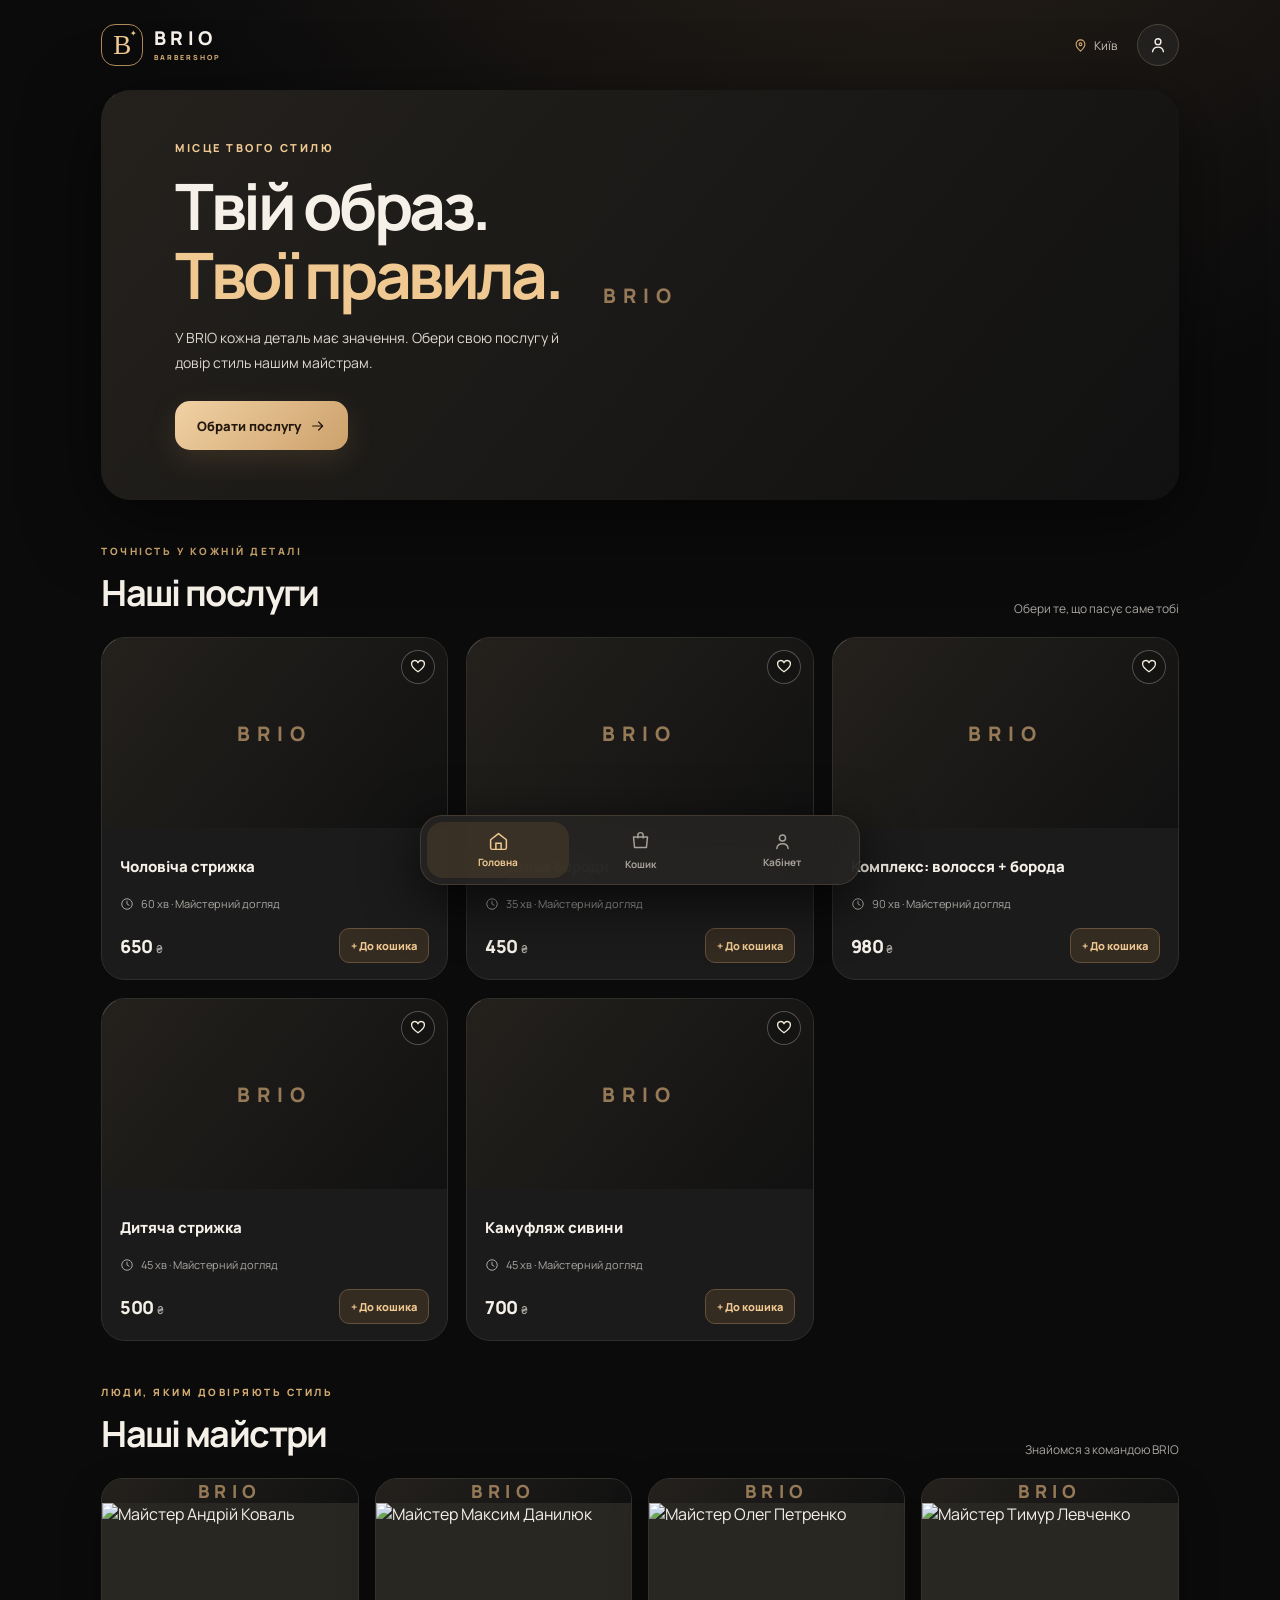
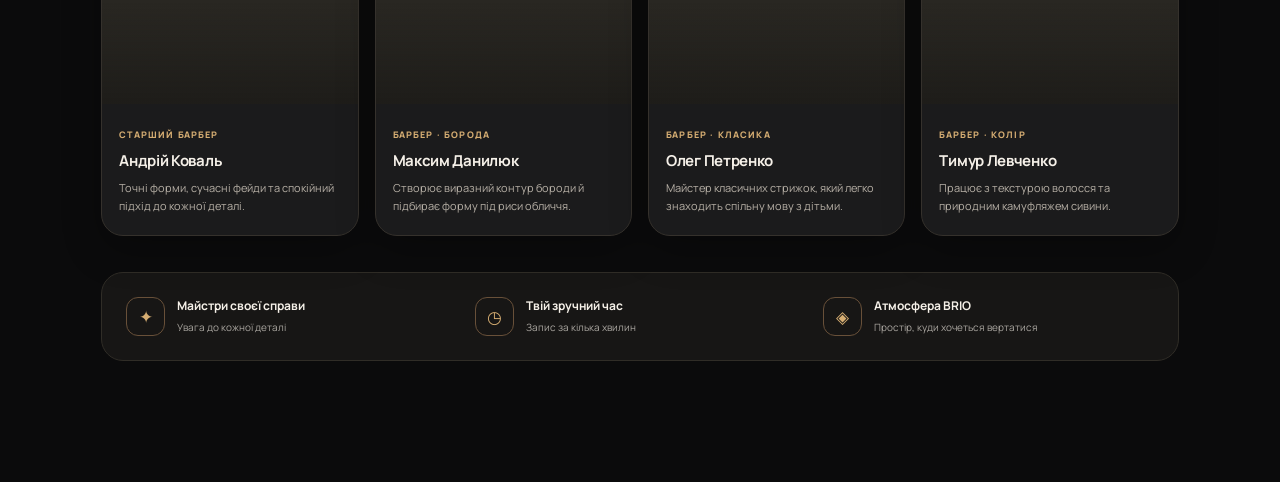
==== projects/brio/index.html @ 174a576d "Showcase BRIO and Maison Rose and refresh MilitaryCoin cover" ====
<!doctype html>
<html lang="uk">
<head>
  <meta charset="UTF-8">
  <meta name="viewport" content="width=device-width, initial-scale=1, viewport-fit=cover">
  <meta name="theme-color" content="#0b0b0c">
  <meta name="description" content="BRIO — сучасний барбершоп. Оберіть послугу та запишіться до майстра за кілька хвилин.">
  <title>BRIO — барбершоп</title>
  <link rel="preconnect" href="https://images.unsplash.com">
  <link rel="preconnect" href="https://fonts.googleapis.com">
  <link rel="preconnect" href="https://fonts.gstatic.com" crossorigin>
  <link href="https://fonts.googleapis.com/css2?family=DM+Sans:wght@400;500;600;700&family=Manrope:wght@400;500;600;700;800&display=swap" rel="stylesheet">
  <link rel="stylesheet" href="styles.css">
</head>
<body>
  <div class="app-shell">
    <header class="topbar">
      <div class="brand"><span class="brand-mark">B<span>✦</span></span><span class="brand-name">BRIO<span>BARBERSHOP</span></span></div>
      <div class="top-actions"><span class="location"><svg viewBox="0 0 24 24" fill="none"><path d="M19 10c0 5-7 11-7 11S5 15 5 10a7 7 0 1 1 14 0Z" stroke="currentColor" stroke-width="1.7"/><circle cx="12" cy="10" r="2.2" stroke="currentColor" stroke-width="1.7"/></svg> Київ</span><button class="icon-button avatar-button" id="profileShortcut" aria-label="Відкрити кабінет"><svg viewBox="0 0 24 24" fill="none"><circle cx="12" cy="8" r="3.5" stroke="currentColor" stroke-width="1.7"/><path d="M5.5 20c.5-3.7 2.8-5.5 6.5-5.5s6 1.8 6.5 5.5" stroke="currentColor" stroke-width="1.7" stroke-linecap="round"/></svg></button></div>
    </header>
    <main id="main" class="main-content" aria-live="polite"></main>
    <nav class="bottom-nav" aria-label="Основна навігація">
      <button class="nav-item active" data-tab="home" aria-label="Головна"><svg viewBox="0 0 24 24" fill="none"><path d="m3 10 9-7 9 7v9a2 2 0 0 1-2 2H5a2 2 0 0 1-2-2v-9Z" stroke="currentColor" stroke-width="1.7" stroke-linejoin="round"/><path d="M9 21v-7h6v7" stroke="currentColor" stroke-width="1.7"/></svg><span>Головна</span></button>
      <button class="nav-item" data-tab="cart" aria-label="Кошик"><span class="nav-icon-wrap"><svg viewBox="0 0 24 24" fill="none"><path d="M4 8h16l-1.2 12H5.2L4 8Z" stroke="currentColor" stroke-width="1.7" stroke-linejoin="round"/><path d="M9 9V6a3 3 0 0 1 6 0v3" stroke="currentColor" stroke-width="1.7" stroke-linecap="round"/></svg><i id="cartBadge" class="cart-badge hidden"></i></span><span>Кошик</span></button>
      <button class="nav-item" data-tab="account" aria-label="Кабінет"><svg viewBox="0 0 24 24" fill="none"><circle cx="12" cy="8" r="3.5" stroke="currentColor" stroke-width="1.7"/><path d="M5.5 20c.5-3.7 2.8-5.5 6.5-5.5s6 1.8 6.5 5.5" stroke="currentColor" stroke-width="1.7" stroke-linecap="round"/></svg><span>Кабінет</span></button>
    </nav>
    <div id="overlayRoot"></div>
    <div id="toast" class="toast" role="status"></div>
  </div>
  <script src="https://telegram.org/js/telegram-web-app.js"></script>
  <script src="app.js"></script>
<script src='portfolio.js'></script>
</body>
</html>
---- projects/brio/styles.css ----
:root{--bg:#0b0b0c;--surface:#19191a;--surface2:#222223;--line:#33312d;--cream:#f5f0e8;--muted:#aaa6a0;--gold:#d5ad72;--gold2:#f0c992;--danger:#ff8e80;--radius:24px;font-family:Manrope,Arial,sans-serif;color:var(--cream);background:var(--bg)}*{box-sizing:border-box}html{scroll-behavior:smooth}body{margin:0;min-width:320px;background:radial-gradient(circle at 70% -20%,#30271e 0,transparent 32%),var(--bg)}button,input,select{font:inherit}button{cursor:pointer}button:disabled{cursor:not-allowed}img{display:block;max-width:100%}.app-shell{max-width:1180px;min-height:100dvh;margin:auto;position:relative;padding-bottom:105px}.topbar{height:90px;padding:20px clamp(20px,4vw,54px);display:flex;justify-content:space-between;align-items:center;position:relative;z-index:2}.brand{display:flex;align-items:center;gap:11px}.brand-mark{height:42px;width:42px;border:1px solid #ae8957;border-radius:14px;display:grid;place-items:center;font-family:Georgia,serif;font-size:27px;line-height:1;color:var(--gold2);position:relative}.brand-mark span{font-family:Arial;font-size:8px;position:absolute;right:5px;top:5px}.brand-name{font-size:19px;font-weight:800;letter-spacing:.22em;line-height:1.05}.brand-name span{display:block;font-size:7px;letter-spacing:.28em;color:var(--gold);margin-top:5px}.top-actions{display:flex;align-items:center;gap:20px}.location{display:flex;align-items:center;gap:6px;font-size:12px;color:#c8c1b7}.location svg{width:15px;height:15px;color:var(--gold)}.icon-button{border:1px solid #49443b;color:var(--cream);background:#22201f;border-radius:50%;width:42px;height:42px;display:grid;place-items:center;transition:transform .25s,background .25s}.icon-button:hover{transform:scale(1.07);background:#373027}.icon-button svg{width:20px;height:20px}.main-content{padding:0 clamp(20px,4vw,54px);animation:pageIn .52s cubic-bezier(.2,.8,.2,1)}.eyebrow{text-transform:uppercase;letter-spacing:.25em;font-size:10px;font-weight:800;color:var(--gold)}h1,h2,h3,p{margin-top:0}.hero{position:relative;min-height:340px;border-radius:30px;overflow:hidden;display:flex;align-items:center;background:#25211e;isolation:isolate;box-shadow:0 20px 75px #0008}.hero:before,.image-card:before{content:"";position:absolute;inset:0;background:linear-gradient(90deg,#090909ed 0%,#0909099e 45%,#09090912 100%);z-index:1}.hero img{position:absolute;inset:0;width:100%;height:100%;object-fit:cover;object-position:center 42%;filter:saturate(.82)}.hero-content{position:relative;z-index:2;max-width:540px;padding:50px clamp(26px,6vw,74px)}.hero-kicker{font-size:11px;letter-spacing:.23em;text-transform:uppercase;color:var(--gold2);font-weight:800;margin-bottom:16px}.hero h1{font-size:clamp(37px,5vw,64px);line-height:1.08;letter-spacing:-.055em;margin-bottom:17px;font-weight:700}.hero h1 em{color:var(--gold2);font-style:normal}.hero p{max-width:390px;color:#ddd7ce;font-size:14px;line-height:1.75;margin-bottom:26px}.primary-btn,.secondary-btn{border:0;border-radius:15px;display:inline-flex;justify-content:center;align-items:center;gap:9px;padding:15px 22px;font-weight:800;font-size:13px;min-height:49px;transition:transform .25s,box-shadow .25s,background .25s}.primary-btn{background:linear-gradient(135deg,#f1d1a4,#cca16b);color:#21170c;box-shadow:0 10px 28px #c2955a29}.primary-btn:hover{transform:translateY(-2px);box-shadow:0 13px 30px #c2955a4d}.primary-btn:active,.secondary-btn:active{transform:scale(.98)}.secondary-btn{background:#292727;color:var(--cream);border:1px solid #4b4640}.secondary-btn:hover{background:#35302c}.primary-btn svg,.secondary-btn svg{width:16px;height:16px}.section-heading{display:flex;justify-content:space-between;align-items:end;gap:16px;margin:38px 0 20px}.section-heading h2,.page-title{font-size:clamp(25px,3.2vw,36px);letter-spacing:-.045em;margin:8px 0 0}.section-heading p{color:var(--muted);font-size:12px;margin:0}.service-grid{display:grid;grid-template-columns:repeat(3,minmax(0,1fr));gap:18px}.service-card{background:#1b1b1c;border:1px solid #302e2a;border-radius:24px;overflow:hidden;transition:transform .35s,box-shadow .35s,border-color .35s;animation:rise .5s both;position:relative}.service-card:nth-child(2){animation-delay:.06s}.service-card:nth-child(3){animation-delay:.12s}.service-card:nth-child(4){animation-delay:.18s}.service-card:nth-child(5){animation-delay:.24s}.service-card:hover{transform:translateY(-5px);border-color:#66543d;box-shadow:0 22px 55px #0008}.service-image{height:190px;position:relative;overflow:hidden;background:#282622;cursor:pointer}.service-image img{width:100%;height:100%;object-fit:cover;transition:transform .7s cubic-bezier(.2,.8,.2,1);filter:saturate(.76)}.service-card:hover .service-image img{transform:scale(1.07)}.service-image:after{content:"";position:absolute;inset:45% 0 0;background:linear-gradient(transparent,#1413137c);pointer-events:none}.heart{position:absolute;right:12px;top:12px;width:34px;height:34px;border:1px solid #ffffff42;background:#1413128a;backdrop-filter:blur(12px);border-radius:50%;z-index:2;display:grid;place-items:center;color:#f6efdf;transition:transform .25s,color .25s,background .25s}.heart:hover{transform:scale(1.1)}.heart.active{color:#eb9d8c;background:#382824}.heart svg{width:18px;height:18px}.service-body{padding:18px 18px 16px}.service-title{border:0;background:none;color:var(--cream);font-size:15px;font-weight:800;line-height:1.4;text-align:left;padding:0;min-height:41px}.service-title:hover{color:var(--gold2)}.service-meta{display:flex;align-items:center;gap:7px;color:var(--muted);font-size:11px;margin:9px 0 17px}.service-meta svg{width:14px;height:14px}.service-footer{display:flex;justify-content:space-between;align-items:center;gap:8px}.price{font-size:18px;font-weight:800;letter-spacing:-.03em}.price span{font-size:11px;color:var(--muted);font-weight:600;margin-left:3px}.add-btn{background:#342b21;color:var(--gold2);border:1px solid #665039;border-radius:10px;padding:9px 11px;font-size:11px;font-weight:800;transition:background .25s,transform .25s}.add-btn:hover{background:#59412b;transform:translateY(-2px)}.trust-strip{display:grid;grid-template-columns:repeat(3,1fr);gap:18px;margin:36px 0 16px;padding:24px;border:1px solid #302d27;background:#171615;border-radius:22px}.trust-item{display:flex;align-items:center;gap:12px}.trust-icon{border:1px solid #685039;border-radius:12px;width:39px;height:39px;display:grid;place-items:center;color:var(--gold);font-size:17px}.trust-item b{display:block;font-size:12px}.trust-item small{color:var(--muted);font-size:10px}.bottom-nav{position:fixed;bottom:15px;left:50%;transform:translateX(-50%);width:min(440px,calc(100% - 26px));height:70px;padding:6px;background:#252422ec;backdrop-filter:blur(24px);border:1px solid #66584970;box-shadow:0 15px 55px #000b;border-radius:22px;display:flex;z-index:20}.nav-item{flex:1;border:0;background:transparent;color:#a7a19a;display:flex;align-items:center;justify-content:center;flex-direction:column;gap:3px;border-radius:16px;font-size:10px;font-weight:700;transition:color .3s,background .3s,transform .3s}.nav-item svg{width:21px;height:21px}.nav-item.active{color:var(--gold2);background:#51402c80}.nav-item:active{transform:scale(.95)}.nav-icon-wrap{position:relative}.cart-badge{position:absolute;right:-9px;top:-7px;width:7px;height:7px;background:#edb778;border-radius:50%;box-shadow:0 0 0 3px #292522}.hidden{display:none!important}.page-head{padding:18px 0 24px}.page-head .eyebrow{display:block;margin-bottom:8px}.page-subtitle{font-size:13px;color:var(--muted);line-height:1.7;margin:10px 0 0}.cart-list,.booking-list{display:grid;gap:12px}.cart-card{display:flex;gap:15px;padding:12px;background:#1b1b1c;border:1px solid #32302d;border-radius:20px;animation:rise .45s both}.cart-card img{width:90px;height:95px;object-fit:cover;border-radius:13px}.cart-card-info{flex:1;min-width:0;display:flex;flex-direction:column;justify-content:space-between}.cart-card h3{font-size:14px;margin:2px 0 4px;line-height:1.35}.muted{color:var(--muted)}.cart-card small{font-size:11px}.cart-card-bottom{display:flex;justify-content:space-between;align-items:center;gap:8px}.qty{display:flex;align-items:center;gap:8px;background:#292827;border-radius:10px;padding:3px}.qty button{border:0;background:#3b3936;color:#fff;border-radius:8px;width:26px;height:26px}.qty span{min-width:15px;text-align:center;font-size:12px}.remove-btn{background:none;border:0;color:#a69d94;padding:8px}.remove-btn:hover{color:var(--danger)}.cart-total{border-top:1px solid #38342f;margin-top:22px;padding-top:22px;display:flex;justify-content:space-between;align-items:center;font-size:14px}.cart-total strong{font-size:25px}.full-btn{width:100%;margin-top:20px}.empty-state{text-align:center;background:#191819;border:1px solid #33302c;border-radius:26px;padding:55px 28px;margin-top:20px}.empty-icon{width:70px;height:70px;border-radius:23px;background:#2a251f;color:var(--gold);display:grid;place-items:center;margin:0 auto 20px}.empty-icon svg{width:31px;height:31px}.empty-state h2{font-size:22px;margin-bottom:9px}.empty-state p{color:var(--muted);font-size:13px;line-height:1.7;max-width:300px;margin:0 auto 22px}.profile-card{background:linear-gradient(125deg,#2a251e,#1b1a19 65%);border:1px solid #5d4935;border-radius:24px;padding:25px;display:flex;gap:17px;align-items:center}.profile-monogram{width:58px;height:58px;border-radius:18px;background:linear-gradient(140deg,#e5c18e,#9a7144);color:#20160c;display:grid;place-items:center;font-size:23px;font-weight:800}.profile-card h2{font-size:19px;margin:0 0 4px}.profile-card p{color:#c3bdb4;font-size:12px;margin:0}.profile-card .eyebrow{margin-bottom:7px}.booking-card{border:1px solid #39352e;border-radius:20px;background:#1c1b1a;padding:20px;animation:rise .45s both}.booking-top{display:flex;justify-content:space-between;align-items:start;gap:10px}.booking-card h3{font-size:15px;margin:0 0 7px}.code{font-size:11px;color:var(--gold);font-weight:800;letter-spacing:.08em}.status{border:1px solid #a47a4275;background:#5a462665;color:#edc486;border-radius:50px;padding:6px 9px;font-size:10px;font-weight:800;white-space:nowrap}.booking-info{display:flex;gap:18px;flex-wrap:wrap;padding-top:15px;margin-top:15px;border-top:1px solid #37332e;color:#c1bbb4;font-size:11px}.booking-info span{display:flex;align-items:center;gap:6px}.booking-info svg{width:14px;height:14px;color:var(--gold)}.overlay-backdrop{position:fixed;inset:0;background:#000b;backdrop-filter:blur(12px);z-index:30;animation:fadeIn .3s both}.panel{position:fixed;z-index:31;inset:0;background:#101011;overflow-y:auto;overscroll-behavior:contain;animation:panelIn .48s cubic-bezier(.2,.8,.2,1) both}.panel-inner{max-width:760px;margin:auto;min-height:100%;padding-bottom:110px}.panel-top{position:absolute;z-index:2;left:18px;top:20px;right:18px;display:flex;justify-content:space-between}.round-control{width:40px;height:40px;border-radius:50%;border:1px solid #ffffff5e;background:#1119;color:#fff;backdrop-filter:blur(13px);display:grid;place-items:center}.round-control svg{width:19px;height:19px}.detail-gallery{height:min(52vh,460px);min-height:310px;display:flex;overflow-x:auto;scroll-snap-type:x mandatory;scrollbar-width:none;position:relative}.detail-gallery::-webkit-scrollbar{display:none}.detail-gallery img{min-width:100%;height:100%;object-fit:cover;scroll-snap-align:center;filter:saturate(.78)}.gallery-shade{position:absolute;pointer-events:none;top:0;bottom:0;left:0;right:0;background:linear-gradient(0deg,#101011 0%,transparent 25%,#0004 100%)}.gallery-dots{display:flex;justify-content:center;gap:6px;margin-top:-31px;position:relative;z-index:1}.gallery-dots i{height:5px;width:6px;border-radius:6px;background:#fff7;transition:width .3s,background .3s}.gallery-dots i.active{width:22px;background:var(--gold2)}.detail-content{padding:27px 25px}.detail-content h1{font-size:clamp(29px,5vw,42px);line-height:1.15;letter-spacing:-.045em;margin:8px 0 12px}.detail-metrics{display:flex;gap:16px;margin:19px 0;padding:17px 0;border-top:1px solid #38342f;border-bottom:1px solid #38342f}.detail-metrics span{font-size:12px;color:#c6bdb3}.detail-metrics b{display:block;font-size:20px;color:var(--cream);margin-bottom:2px}.detail-description{font-size:13px;line-height:1.85;color:#c2bdb7}.stylist-card{display:flex;align-items:center;gap:12px;background:#20201f;border:1px solid #3a3732;padding:14px;border-radius:16px;margin:21px 0}.stylist-avatar{width:42px;height:42px;border-radius:50%;background:linear-gradient(145deg,#584732,#b99461);display:grid;place-items:center;color:#1b120b;font-weight:800}.stylist-card b{font-size:12px}.stylist-card small{display:block;font-size:10px;color:var(--muted);margin-top:3px}.detail-actions{position:sticky;bottom:0;background:#101011e9;backdrop-filter:blur(15px);padding:15px 25px calc(15px + env(safe-area-inset-bottom));display:flex;gap:10px;border-top:1px solid #36312b}.detail-actions .primary-btn{flex:1}.detail-actions .secondary-btn{padding:12px}.booking-panel{background:#121212}.form-wrap{padding:25px;max-width:620px;margin:0 auto}.form-nav{display:flex;align-items:center;gap:12px;margin-bottom:26px}.form-nav .round-control{position:static}.form-nav span{font-size:12px;color:var(--muted)}.form-wrap h1{font-size:32px;letter-spacing:-.05em;margin:8px 0 6px}.form-wrap>p{color:var(--muted);font-size:12px;line-height:1.7;margin-bottom:25px}.field{margin-bottom:17px}.field label{display:block;color:#ddd6cc;font-size:11px;font-weight:800;margin-bottom:8px}.field input,.field select,.readonly-field{appearance:none;width:100%;border:1px solid #49443d;border-radius:13px;background:#222120;color:#f6f0e8;padding:14px 15px;outline:none;min-height:50px;font-size:13px;transition:border-color .25s,box-shadow .25s}.field input:focus,.field select:focus{border-color:var(--gold);box-shadow:0 0 0 3px #c79f6733}.field input::placeholder{color:#79746e}.readonly-field{background:#29251f;color:#eacb9f;line-height:1.4}.field .error{display:none;color:var(--danger);font-size:10px;margin-top:6px}.field.invalid .error{display:block}.field.invalid input,.field.invalid select{border-color:var(--danger)}.form-row{display:grid;grid-template-columns:1fr 1fr;gap:12px}.date-strip{display:flex;gap:8px;overflow-x:auto;scrollbar-width:none;padding-bottom:5px}.date-strip::-webkit-scrollbar{display:none}.date-chip{flex:none;width:65px;border:1px solid #4a4339;background:#23211f;color:#d8d1c8;border-radius:12px;padding:10px 5px;text-align:center;transition:background .25s,transform .25s,border-color .25s}.date-chip b{display:block;font-size:16px;margin-top:3px}.date-chip small{font-size:10px;color:#aba297}.date-chip.selected{background:linear-gradient(135deg,#e6c18d,#c89d68);color:#261b10;border-color:transparent}.date-chip.selected small{color:#553c23}.date-chip:hover{transform:translateY(-2px)}.slot-grid{display:grid;grid-template-columns:repeat(4,1fr);gap:8px}.time-chip{border:1px solid #68513b;color:#e9c393;background:#3c3023;border-radius:11px;padding:10px 3px;font-size:11px;font-weight:800;transition:background .25s,transform .25s}.time-chip:hover:not(:disabled){transform:translateY(-2px);background:#614930}.time-chip.selected{background:#e6be86;color:#241609;border-color:#e6be86}.time-chip:disabled{background:#242424;border-color:#363636;color:#777}.form-note{display:flex;gap:8px;align-items:start;color:#9f9a93;font-size:10px;line-height:1.6;margin-top:12px}.form-note svg{width:15px;height:15px;flex:none;color:var(--gold)}.form-submit{margin-top:25px}.modal-wrap{position:fixed;inset:0;z-index:50;display:grid;place-items:center;padding:20px;background:#000b;backdrop-filter:blur(13px);animation:fadeIn .3s both}.modal{width:min(100%,450px);background:linear-gradient(155deg,#2b2824dd,#191919ed);border:1px solid #75634e8a;border-radius:26px;box-shadow:0 30px 90px #000c;padding:26px;animation:modalIn .42s cubic-bezier(.2,.8,.2,1) both}.modal-symbol{width:48px;height:48px;border:1px solid #8c6c44;background:#493a29;border-radius:15px;display:grid;place-items:center;color:var(--gold2);font-size:24px;margin-bottom:18px}.modal h2{font-size:25px;letter-spacing:-.04em;margin:0 0 7px}.modal p{font-size:12px;color:#bdb5ab;line-height:1.7;margin:0 0 20px}.summary{border:1px solid #49433a;border-radius:17px;padding:6px 15px;margin:17px 0 22px;background:#1d1c1b}.summary-row{display:flex;justify-content:space-between;gap:15px;padding:12px 0;border-bottom:1px solid #39352f;font-size:11px}.summary-row:last-child{border-bottom:0}.summary-row span{color:#a89f94}.summary-row b{text-align:right;max-width:65%;font-weight:700;line-height:1.4}.modal-actions{display:flex;gap:10px}.modal-actions>*{flex:1}.success-code{font-size:39px;letter-spacing:.18em;font-weight:800;color:var(--gold2);text-align:center;padding:16px;margin:15px 0;background:#2c251d;border-radius:14px}.toast{position:fixed;z-index:80;left:50%;bottom:102px;transform:translate(-50%,15px);opacity:0;pointer-events:none;background:#e8c694;color:#20170c;box-shadow:0 15px 40px #0008;border-radius:13px;padding:12px 17px;font-size:11px;font-weight:800;transition:opacity .28s,transform .28s;white-space:nowrap}.toast.show{opacity:1;transform:translate(-50%,0)}@keyframes fadeIn{from{opacity:0}to{opacity:1}}@keyframes panelIn{from{opacity:0;transform:translateY(35px) scale(.985)}to{opacity:1;transform:translateY(0) scale(1)}}@keyframes modalIn{from{opacity:0;transform:translateY(24px) scale(.94)}to{opacity:1;transform:translateY(0) scale(1)}}@keyframes pageIn{from{opacity:0;transform:translateY(14px)}to{opacity:1;transform:translateY(0)}}@keyframes rise{from{opacity:0;transform:translateY(16px)}to{opacity:1;transform:translateY(0)}}@media(max-width:750px){.topbar{height:76px}.service-grid{grid-template-columns:repeat(2,minmax(0,1fr));gap:12px}.service-image{height:175px}.trust-strip{gap:10px;padding:18px}.trust-item{gap:7px}.trust-icon{width:32px;height:32px;flex:none}.trust-item b{font-size:10px}.trust-item small{font-size:9px}.hero{min-height:300px}}@media(max-width:520px){.topbar{padding:14px 19px}.main-content{padding:0 18px}.brand-name{font-size:16px}.location{font-size:11px}.top-actions{gap:10px}.hero{min-height:340px;border-radius:24px;align-items:end}.hero:before{background:linear-gradient(0deg,#0a0909f5,#0a09098e 55%,#0a090912)}.hero img{object-position:55% center}.hero-content{padding:31px 25px}.hero h1{font-size:37px}.hero p{font-size:12px;line-height:1.65;margin-bottom:20px}.section-heading{margin:31px 0 17px}.service-grid{gap:10px}.service-image{height:145px}.service-card{border-radius:17px}.service-body{padding:12px}.service-title{font-size:12px;min-height:36px}.service-meta{font-size:9px;margin:8px 0 11px}.price{font-size:15px}.price span{font-size:9px}.add-btn{font-size:10px;padding:8px 7px}.heart{width:30px;height:30px;right:8px;top:8px}.trust-strip{grid-template-columns:1fr;gap:13px;margin-top:27px}.trust-item b{font-size:11px}.trust-item small{font-size:10px}.page-head{padding-top:14px}.form-row{grid-template-columns:1fr}.slot-grid{grid-template-columns:repeat(4,1fr)}.detail-gallery{height:42vh;min-height:285px}.modal{padding:23px}.modal-actions{flex-direction:column-reverse}}@media(prefers-reduced-motion:reduce){.service-image:not(.loaded):before,.team-photo:not(.loaded):before,.detail-gallery:not(.loaded):before,.hero:not(.loaded):after{animation:none}.panel{animation-name:panelInReduced}.modal{animation-name:modalInReduced}.overlay-layer.leaving .panel{animation-name:panelOutReduced}.modal-wrap.closing .modal{animation-name:modalOutReduced}}
:where(.service-image,.detail-gallery,.hero){background-color:#292722}
.service-image:not(.loaded):before,.detail-gallery:not(.loaded):before,.hero:not(.loaded):after{content:"";position:absolute;inset:0;background:linear-gradient(105deg,transparent 20%,#ffffff12 45%,transparent 70%);background-size:200% 100%;animation:shimmer 1.5s linear infinite;z-index:1;pointer-events:none}
.service-image img,.detail-gallery img,.hero img{opacity:0;transition:opacity .5s ease,transform .7s cubic-bezier(.2,.8,.2,1)}
.service-image.loaded img,.detail-gallery.loaded img,.hero.loaded img{opacity:1}
.service-image.image-error:before,.detail-gallery.image-error:before,.hero.image-error:after{content:"BRIO";position:absolute;inset:0;display:grid;place-items:center;color:#967a57;letter-spacing:.35em;font-weight:800;font-size:20px;background:linear-gradient(130deg,#24211d,#111);animation:none;z-index:1}
@keyframes shimmer{to{background-position-x:-200%}}
.team-section{margin-top:38px}.team-grid{display:grid;grid-template-columns:repeat(4,minmax(0,1fr));gap:16px}.team-card{background:#1b1b1c;border:1px solid #35312c;border-radius:22px;overflow:hidden;box-shadow:0 14px 38px #0004;transition:transform .35s,border-color .35s,box-shadow .35s;animation:rise .5s both}.team-card:hover{transform:translateY(-5px);border-color:#826445;box-shadow:0 22px 50px #0008}.team-photo{position:relative;height:225px;overflow:hidden;background:#292722}.team-photo:after{content:"";position:absolute;inset:55% 0 0;background:linear-gradient(transparent,#12111077);pointer-events:none}.team-photo img{width:100%;height:100%;object-fit:cover;object-position:center 35%;filter:saturate(.72);opacity:0;transition:opacity .5s,transform .7s}.team-card:hover .team-photo img{transform:scale(1.06)}.team-photo.loaded img{opacity:1}.team-photo:not(.loaded):before{content:"";position:absolute;inset:0;background:linear-gradient(105deg,transparent 20%,#ffffff12 45%,transparent 70%);background-size:200% 100%;animation:shimmer 1.5s linear infinite}.team-photo.image-error:before{content:"BRIO";display:grid;place-items:center;color:#967a57;letter-spacing:.3em;font-size:18px;font-weight:800;background:linear-gradient(130deg,#24211d,#111);animation:none}.team-info{padding:17px 17px 19px}.team-role{font-size:9px;color:var(--gold);font-weight:800;letter-spacing:.13em;text-transform:uppercase}.team-info h3{font-size:15px;margin:7px 0 8px;letter-spacing:-.02em}.team-info p{font-size:11px;color:#b7b0a6;line-height:1.65;margin:0}@media(max-width:750px){.team-grid{grid-template-columns:repeat(2,minmax(0,1fr));gap:12px}.team-photo{height:205px}}@media(max-width:520px){.team-section{margin-top:30px}.team-grid{gap:10px}.team-card{border-radius:17px}.team-photo{height:165px}.team-info{padding:13px}.team-info h3{font-size:13px;margin:6px 0}.team-info p{font-size:10px;line-height:1.55}.team-role{font-size:8px}}
.main-content{animation:none}.main-content.page-enter{animation:pageIn .46s cubic-bezier(.2,.8,.2,1) both}.main-content.no-enter .cart-card,.main-content.no-enter .booking-card{animation:none}
.overlay-layer{position:fixed;inset:0;z-index:30;pointer-events:none}.overlay-layer .panel,.overlay-layer .overlay-backdrop{pointer-events:auto}.overlay-layer.leaving .panel{pointer-events:none;animation:panelOut .44s cubic-bezier(.4,0,.7,.2) both}.overlay-layer.leaving .overlay-backdrop{pointer-events:none;animation:fadeOut .44s both}
.modal-wrap.closing{pointer-events:none;animation:fadeOut .34s ease both}.modal-wrap.closing .modal{animation:modalOut .34s cubic-bezier(.4,0,.7,.2) both}
.round-control.favorite.active{color:#eb9d8c;background:#382824}.heart.active svg,.round-control.favorite.active svg{fill:currentColor}
.cart-badge.badge-pop{animation:badgePop .38s cubic-bezier(.2,.9,.3,1.3)}.add-btn.item-pop,.detail-actions .secondary-btn.item-pop{animation:itemPop .38s ease}
@keyframes fadeOut{from{opacity:1}to{opacity:0}}@keyframes panelOut{from{opacity:1;transform:translateY(0) scale(1)}to{opacity:0;transform:translateY(22px) scale(.988)}}@keyframes modalOut{from{opacity:1;transform:translateY(0) scale(1)}to{opacity:0;transform:translateY(16px) scale(.97)}}@keyframes badgePop{0%,100%{transform:scale(1)}50%{transform:scale(1.7)}}@keyframes itemPop{0%,100%{transform:scale(1)}50%{transform:scale(1.055)}}
@keyframes panelInReduced{from{opacity:0;transform:translateY(8px)}to{opacity:1;transform:translateY(0)}}@keyframes panelOutReduced{from{opacity:1;transform:translateY(0)}to{opacity:0;transform:translateY(8px)}}@keyframes modalInReduced{from{opacity:0;transform:translateY(8px) scale(.98)}to{opacity:1;transform:translateY(0) scale(1)}}@keyframes modalOutReduced{from{opacity:1;transform:translateY(0) scale(1)}to{opacity:0;transform:translateY(8px) scale(.98)}}
@media(prefers-reduced-motion:reduce){.overlay-layer.leaving .panel{animation-name:panelOutReduced}.modal-wrap.closing .modal{animation-name:modalOutReduced}}
.favorites-section{scroll-margin-top:18px;margin-top:27px}.favorites-section .section-heading{margin-bottom:16px}.favorite-count{display:inline-grid;place-items:center;vertical-align:middle;border:1px solid #756044;background:#3b3023;color:var(--gold2);font-size:12px;letter-spacing:0;width:26px;height:26px;border-radius:50%;margin-left:5px}
.favorites-list{display:grid;grid-template-columns:repeat(2,minmax(0,1fr));gap:12px}.favorite-card{position:relative;display:flex;min-width:0;gap:13px;padding:10px;background:#1b1b1c;border:1px solid #39342d;border-radius:17px;animation:rise .4s both;transition:opacity .24s,transform .24s}.favorite-card.removing{opacity:0;transform:translateY(-8px) scale(.98)}.favorite-card>img{width:90px;height:99px;flex:none;object-fit:cover;border-radius:11px}.favorite-card .heart{right:10px;top:10px}.favorite-info{min-width:0;padding:3px 35px 0 0;display:flex;flex-direction:column;align-items:flex-start}.favorite-title{border:0;background:none;color:var(--cream);padding:0;text-align:left;font-size:12px;line-height:1.45;font-weight:800}.favorite-title:hover{color:var(--gold2)}.favorite-info>span{display:flex;align-items:center;gap:4px;color:var(--muted);font-size:10px;margin-top:7px;white-space:nowrap}.favorite-info>span svg{width:13px;height:13px}.favorite-view{display:inline-flex;align-items:center;gap:4px;border:0;background:none;color:var(--gold2);padding:0;margin-top:auto;font-size:10px;font-weight:800}.favorite-view svg{width:13px;height:13px}
.favorites-empty{display:flex;align-items:center;gap:15px;padding:20px;border:1px solid #3b342d;background:#1b1a19;border-radius:19px}.favorites-empty-icon{display:grid;place-items:center;width:43px;height:43px;flex:none;background:#34291f;color:var(--gold2);border-radius:13px}.favorites-empty-icon svg{width:22px;height:22px}.favorites-empty h3{font-size:13px;margin:0 0 5px}.favorites-empty p{font-size:10px;line-height:1.5;color:var(--muted);margin:0}.favorites-empty .secondary-btn{margin-left:auto;flex:none;font-size:10px;padding:10px 12px;min-height:38px}.favorites-empty .secondary-btn svg{width:13px;height:13px}
@media(max-width:750px){.favorites-list{grid-template-columns:1fr}}@media(max-width:520px){.top-actions{gap:8px}.favorite-card>img{width:83px;height:96px}.favorites-empty{flex-wrap:wrap}.favorites-empty .secondary-btn{margin-left:58px}}@media(max-width:350px){.location{display:none}}
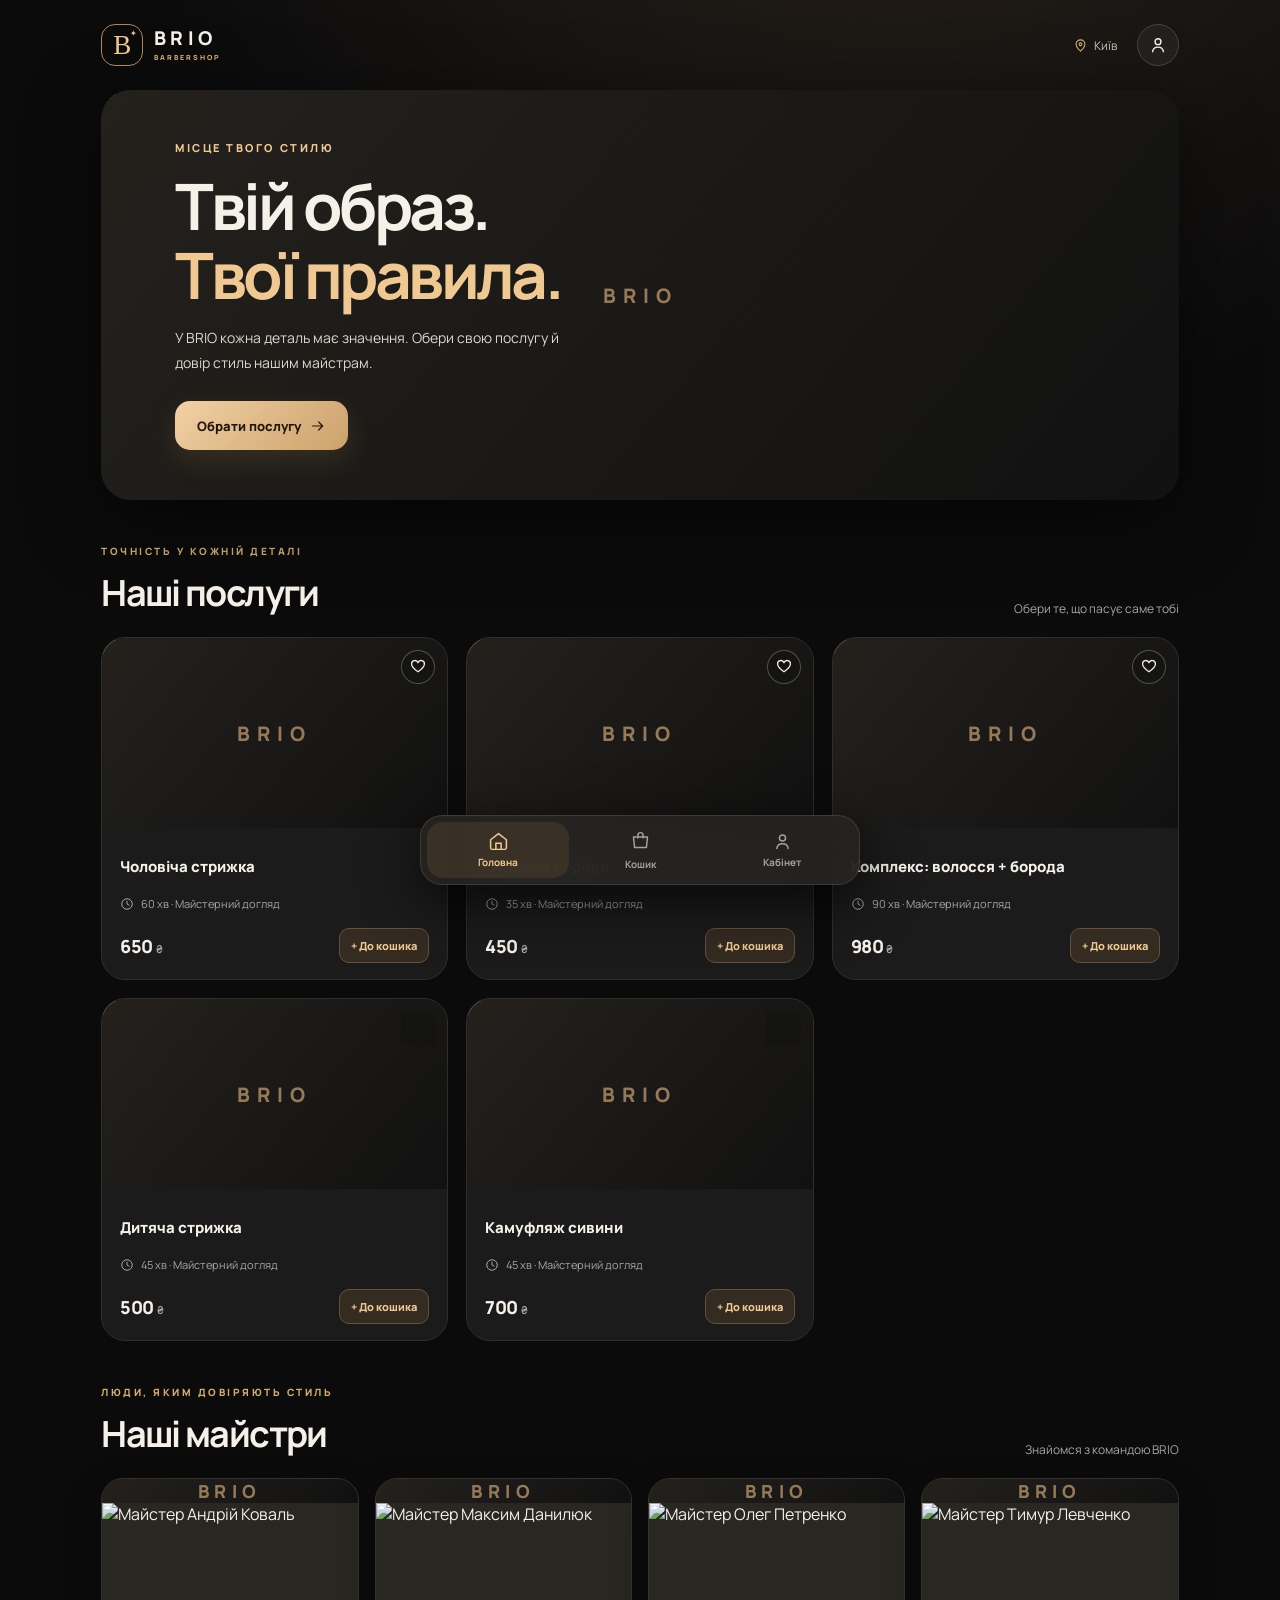
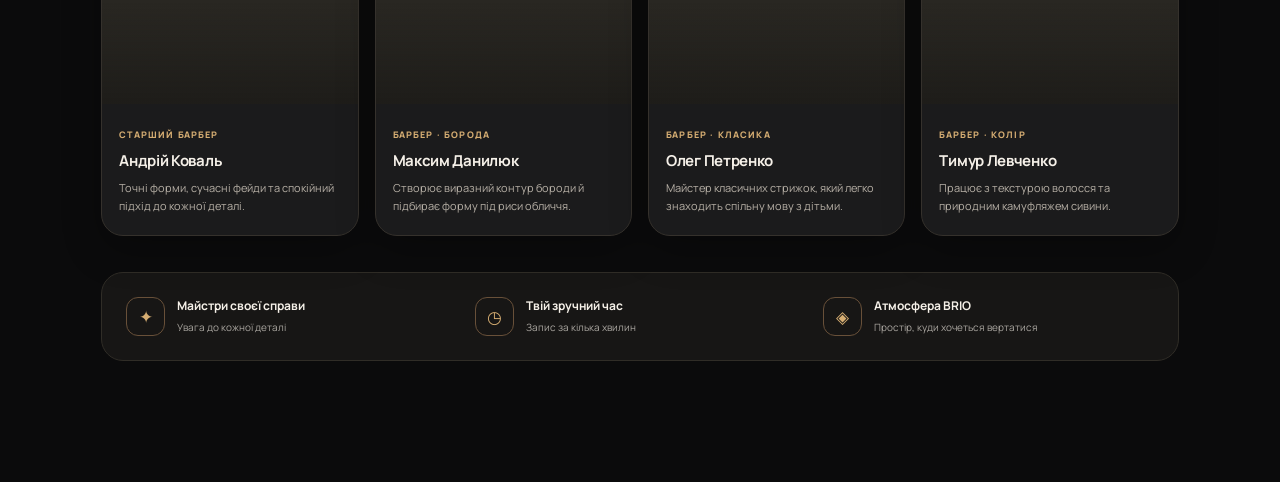
==== commit dcc59365: "Restore original demo project layouts" ====
(no text change in the page or its own stylesheets)
